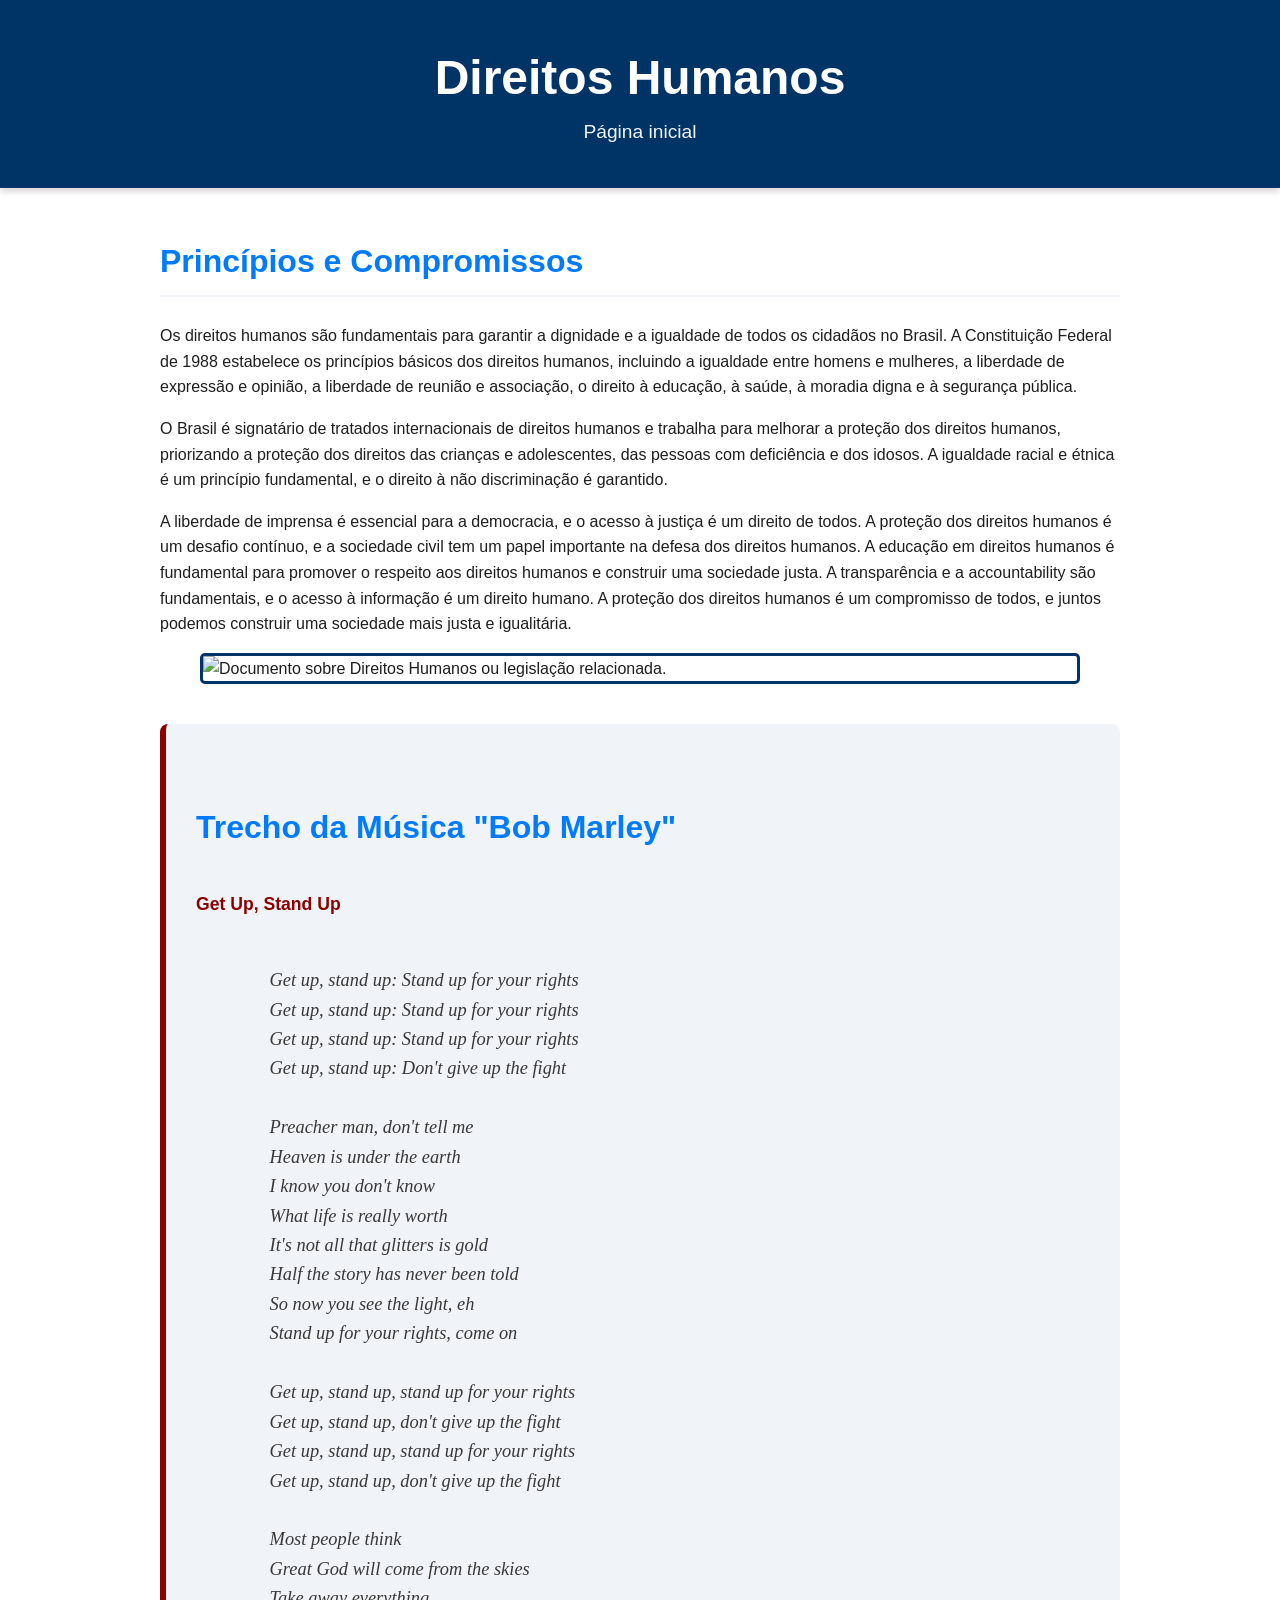
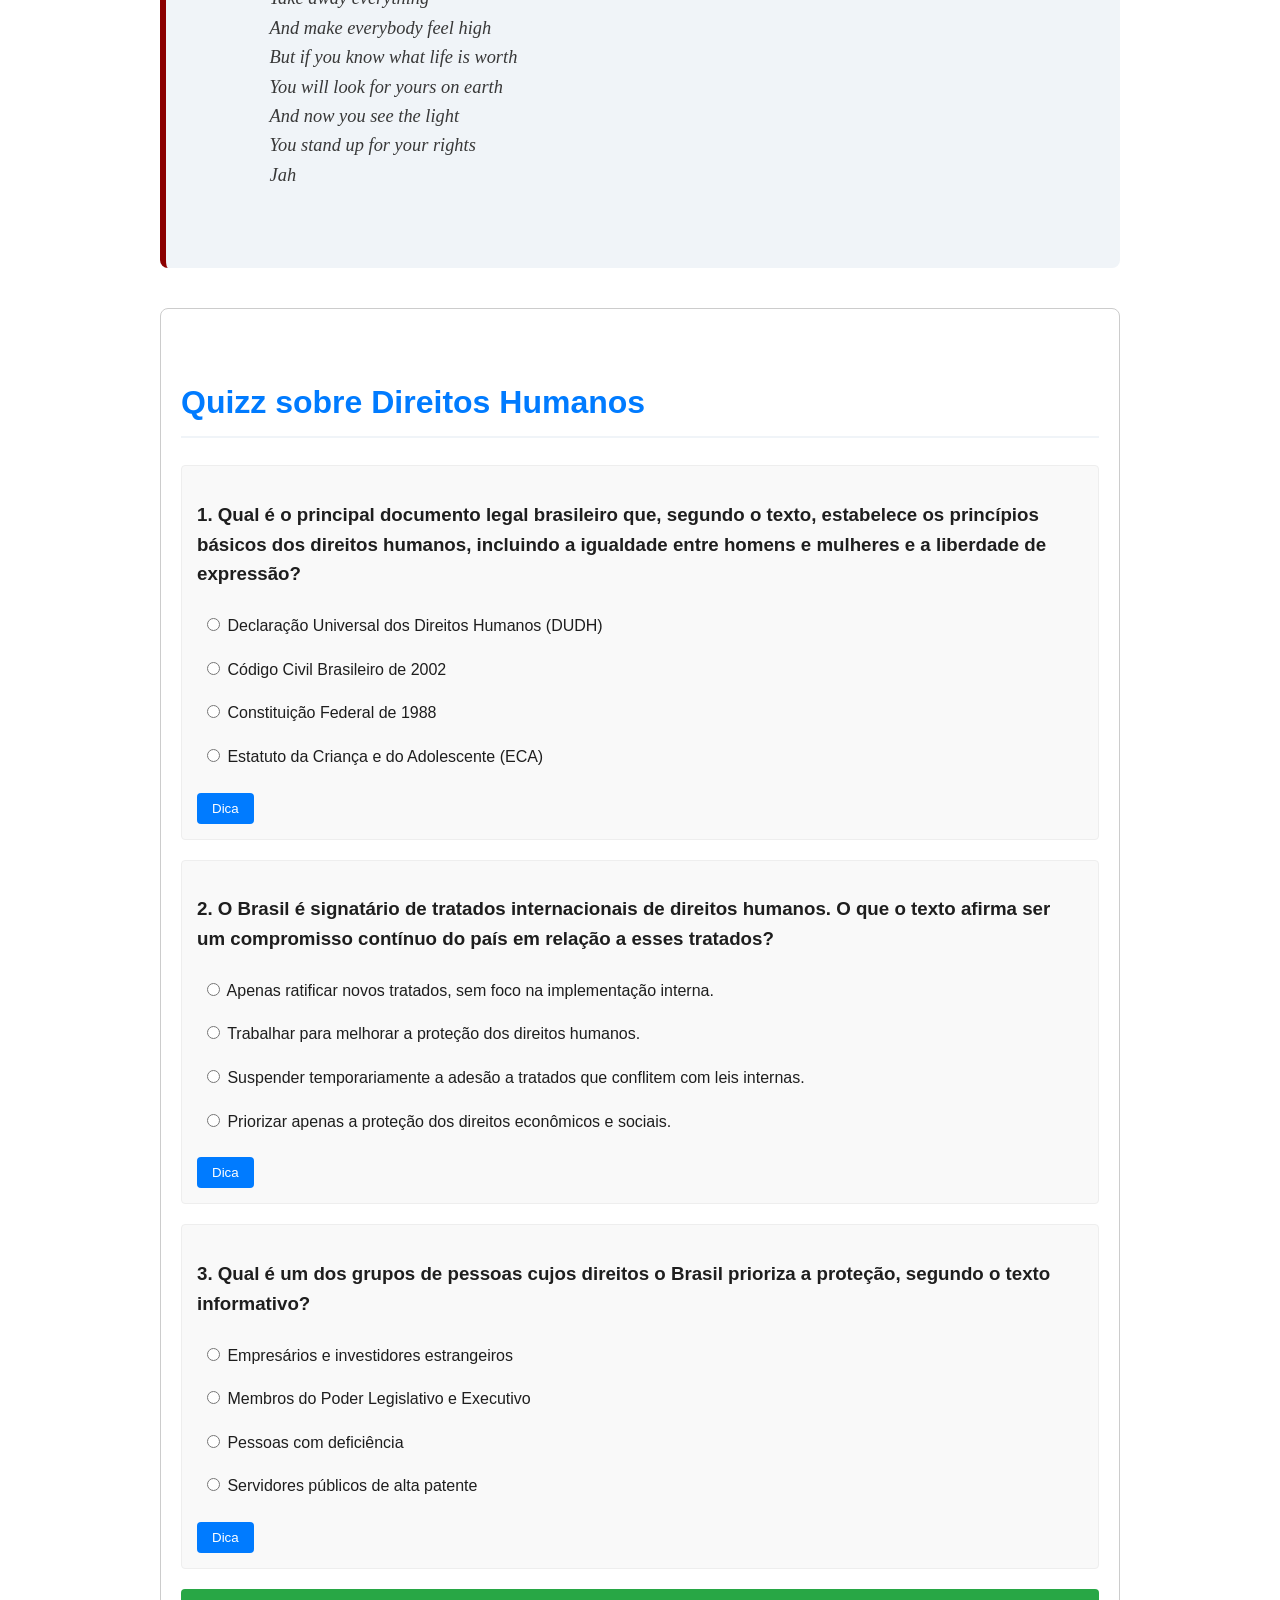
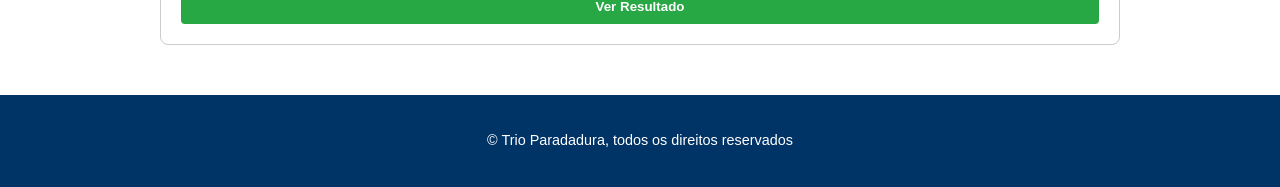
==== direitos.html @ a87573b3 "Add files via upload" ====
<!DOCTYPE html>
<html lang="pt-br">
<head>
    <meta charset="UTF-8">
    <meta name="viewport" content="width=device-width, initial-scale=1.0">
    <title>Direitos Humanos - Detalhes e Cultura</title>
    <link rel="stylesheet" href="direitos.css"> 
</head>
<body>
    
    <header>
        <h1>Direitos Humanos</h1>
        <a href="index.html">Página inicial</a> 
    </header>
    
    <main>
        <section class="conteudo-informativo">
            <h2>Princípios e Compromissos</h2>
            <p>Os direitos humanos são fundamentais para garantir a dignidade e a igualdade de todos os cidadãos no Brasil. A Constituição Federal de 1988 estabelece os princípios básicos dos direitos humanos, incluindo a igualdade entre homens e mulheres, a liberdade de expressão e opinião, a liberdade de reunião e associação, o direito à educação, à saúde, à moradia digna e à segurança pública.</p>
            
            <p>O Brasil é signatário de tratados internacionais de direitos humanos e trabalha para melhorar a proteção dos direitos humanos, priorizando a proteção dos direitos das crianças e adolescentes, das pessoas com deficiência e dos idosos. A igualdade racial e étnica é um princípio fundamental, e o direito à não discriminação é garantido.</p>

            <p>A liberdade de imprensa é essencial para a democracia, e o acesso à justiça é um direito de todos. A proteção dos direitos humanos é um desafio contínuo, e a sociedade civil tem um papel importante na defesa dos direitos humanos. A educação em direitos humanos é fundamental para promover o respeito aos direitos humanos e construir uma sociedade justa. A transparência e a accountability são fundamentais, e o acesso à informação é um direito humano. A proteção dos direitos humanos é um compromisso de todos, e juntos podemos construir uma sociedade mais justa e igualitária.</p>
        </section>

        <section class="ilustracao-relacionada">
            <figure>
                <img src="https://online.pubhtml5.com/dvar/sqjj/files/large/1.jpg" alt="Documento sobre Direitos Humanos ou legislação relacionada.">
            </figure>
        </section>
        

        

        <section class="trecho-cultural">
            <h2>Trecho da Música "Bob Marley"</h2>
            <p class="artista">Get Up, Stand Up</p>
            <p class="letra">
                Get up, stand up: Stand up for your rights
                Get up, stand up: Stand up for your rights
                Get up, stand up: Stand up for your rights
                Get up, stand up: Don't give up the fight
                
                Preacher man, don't tell me
                Heaven is under the earth
                I know you don't know
                What life is really worth
                It's not all that glitters is gold
                Half the story has never been told
                So now you see the light, eh
                Stand up for your rights, come on
                
                Get up, stand up, stand up for your rights
                Get up, stand up, don't give up the fight
                Get up, stand up, stand up for your rights
                Get up, stand up, don't give up the fight
                
                Most people think
                Great God will come from the skies
                Take away everything
                And make everybody feel high
                But if you know what life is worth
                You will look for yours on earth
                And now you see the light
                You stand up for your rights
                Jah
            </p>
        </section>
        
        <section class="quiz-container">
            <h2>Quizz sobre Direitos Humanos</h2>
            <div id="quiz-area">
            </div>
            <button id="submit-quiz" onclick="submitQuiz()" style="display: none;">Ver Resultado</button>
            <div id="quiz-result"></div>
        </section>

    </main>

    <footer>
        <p>&copy; Trio Paradadura, todos os direitos reservados </p>
    </footer>
    <script>
        const quizData = {
            "questions": [
                {
                    "questionNumber": 1,
                    "question": "Qual é o principal documento legal brasileiro que, segundo o texto, estabelece os princípios básicos dos direitos humanos, incluindo a igualdade entre homens e mulheres e a liberdade de expressão?",
                    "answerOptions": [
                        { "text": "Declaração Universal dos Direitos Humanos (DUDH)", "isCorrect": false, "rationale": "Embora seja o marco global, o texto se refere especificamente ao documento nacional que estabelece esses princípios no Brasil." },
                        { "text": "Código Civil Brasileiro de 2002", "isCorrect": false, "rationale": "Este documento trata do direito privado e das relações civis, não sendo a fonte primária dos direitos humanos fundamentais." },
                        { "text": "Constituição Federal de 1988", "isCorrect": true, "rationale": "A Constituição Federal de 1988, também conhecida como Constituição Cidadã, é a lei suprema que garante os direitos fundamentais no Brasil." },
                        { "text": "Estatuto da Criança e do Adolescente (ECA)", "isCorrect": false, "rationale": "O ECA é um documento específico para os direitos de crianças e adolescentes, mas não a fonte de todos os direitos humanos básicos." }
                    ],
                    "hint": "Pense no documento que rege todas as leis e a estrutura do Estado brasileiro."
                },
                {
                    "questionNumber": 2,
                    "question": "O Brasil é signatário de tratados internacionais de direitos humanos. O que o texto afirma ser um compromisso contínuo do país em relação a esses tratados?",
                    "answerOptions": [
                        { "text": "Apenas ratificar novos tratados, sem foco na implementação interna.", "isCorrect": false, "rationale": "A ratificação é importante, mas o compromisso real exige trabalho para melhorar a proteção dos direitos dentro do país." },
                        { "text": "Trabalhar para melhorar a proteção dos direitos humanos.", "isCorrect": true, "rationale": "O texto afirma explicitamente que o Brasil trabalha para melhorar a proteção dos direitos humanos, o que reflete seu compromisso internacional." },
                        { "text": "Suspender temporariamente a adesão a tratados que conflitem com leis internas.", "isCorrect": false, "rationale": "A suspensão de tratados não está mencionada e seria contrária ao compromisso de proteção e melhoria." },
                        { "text": "Priorizar apenas a proteção dos direitos econômicos e sociais.", "isCorrect": false, "rationale": "O texto não limita a priorização, mas sim menciona grupos vulneráveis específicos, como crianças e idosos." }
                    ],
                    "hint": "Busque a palavra-chave 'trabalha' ou 'melhorar' no trecho sobre tratados internacionais."
                },
                {
                    "questionNumber": 3,
                    "question": "Qual é um dos grupos de pessoas cujos direitos o Brasil prioriza a proteção, segundo o texto informativo?",
                    "answerOptions": [
                        { "text": "Empresários e investidores estrangeiros", "isCorrect": false, "rationale": "Estes grupos não são mencionados no contexto de proteção prioritária de direitos humanos na passagem." },
                        { "text": "Membros do Poder Legislativo e Executivo", "isCorrect": false, "rationale": "O foco da prioridade são os grupos historicamente vulneráveis e não as autoridades estatais." },
                        { "text": "Pessoas com deficiência", "isCorrect": true, "rationale": "O texto menciona 'proteção dos direitos das crianças e adolescentes, das pessoas com deficiência e dos idosos' como uma prioridade." },
                        { "text": "Servidores públicos de alta patente", "isCorrect": false, "rationale": "Este grupo não faz parte dos grupos vulneráveis que recebem prioridade de proteção, de acordo com o texto." }
                    ],
                    "hint": "O texto lista três grupos específicos que recebem atenção prioritária do Brasil."
                }
            ]
        };

        const quizArea = document.getElementById('quiz-area');
        const submitButton = document.getElementById('submit-quiz');
        const resultArea = document.getElementById('quiz-result');

        function buildQuiz() {
            quizData.questions.forEach((q, index) => {
                const questionElement = document.createElement('div');
                questionElement.classList.add('question');
                questionElement.innerHTML = `<h3>${q.questionNumber}. ${q.question}</h3>`;

                const optionsElement = document.createElement('div');
                optionsElement.classList.add('options');

                q.answerOptions.forEach((option, optionIndex) => {
                    const optionLabel = document.createElement('label');
                    optionLabel.innerHTML = `
                        <input type="radio" name="question${q.questionNumber}" value="${optionIndex}">
                        ${option.text}
                    `;
                    optionsElement.appendChild(optionLabel);
                });

                const hintButton = document.createElement('button');
                hintButton.textContent = 'Dica';
                hintButton.classList.add('hint-button');
                hintButton.onclick = () => alert(`Dica: ${q.hint}`);

                questionElement.appendChild(optionsElement);
                questionElement.appendChild(hintButton);
                quizArea.appendChild(questionElement);
            });

            submitButton.style.display = 'block';
        }

        function submitQuiz() {
            let score = 0;
            let resultsHTML = '<h2>Seu Resultado</h2>';

            quizData.questions.forEach((q, index) => {
                const questionName = `question${q.questionNumber}`;
                const selectedOption = document.querySelector(`input[name="${questionName}"]:checked`);

                let isCorrect = false;
                let rationaleText = '';

                if (selectedOption) {
                    const selectedIndex = parseInt(selectedOption.value);
                    const correctAnswerIndex = q.answerOptions.findIndex(opt => opt.isCorrect);

                    isCorrect = selectedIndex === correctAnswerIndex;
                    rationaleText = q.answerOptions[selectedIndex].rationale;

                    if (isCorrect) {
                        score++;
                    }
                } else {
                    const correctAnswer = q.answerOptions.find(opt => opt.isCorrect);
                    rationaleText = `Você não respondeu. A resposta correta era: ${correctAnswer.text}.`;
                }

                resultsHTML += `
                    <div class="result-item" style="border: 1px solid ${isCorrect ? 'green' : 'red'}; margin-bottom: 15px; padding: 10px;">
                        <h4>${q.questionNumber}. ${q.question}</h4>
                        <p style="color: ${isCorrect ? 'green' : 'red'};">
                            ${isCorrect ? '✅ Correto!' : '❌ Incorreto!'}
                        </p>
                        <p><strong>Explicação:</strong> ${rationaleText}</p>
                    </div>
                `;
            });

            const totalQuestions = quizData.questions.length;
            const finalScore = `<h3>Você acertou ${score} de ${totalQuestions} perguntas! (${((score / totalQuestions) * 100).toFixed(0)}%)</h3>`;

            resultArea.innerHTML = finalScore + resultsHTML;

            submitButton.disabled = true;
        }

        document.addEventListener('DOMContentLoaded', buildQuiz);
    </script>
</body>

</html>
---- direitos.css ----
:root {
    --cor-principal: #003366;
    --cor-secundaria: #007BFF;
    --cor-texto-base: #1E1E1E;
    --cor-fundo-clara: #FFFFFF;
    --cor-acento-forte: #8B0000;
    --cor-suave: #F0F4F8;
}

body {
    background-color: var(--cor-fundo-clara);
    font-family: 'Open Sans', 'Arial', sans-serif;
    color: var(--cor-texto-base);
    line-height: 1.6;
    margin: 0;
    padding: 0;
    -webkit-font-smoothing: antialiased;
    -moz-osx-font-smoothing: grayscale;
}

main {
    max-width: 960px;
    margin: 40px auto;
    padding: 0 24px;
}

header {
    background-color: var(--cor-principal);
    color: white;
    padding: 40px 20px;
    text-align: center;
    box-shadow: 0 4px 6px rgba(0, 0, 0, 0.15);
}
a {
    color: var(--cor-suave);
    text-decoration: none;
    font-size: 1.2em;
}

header h1 {
    margin: 0;
    font-size: clamp(2em, 5vw, 3em);
    font-weight: 700;
}

h2 {
    color: var(--cor-secundaria);
    border-bottom: 2px solid var(--cor-suave);
    padding-bottom: 8px;
    margin-top: 48px;
    font-size: clamp(1.5em, 4vw, 2em);
    font-weight: 600;
}


.ilustracao-relacionada img {
    max-width: 100%;
    height: auto;
    border-radius: 5px;
    border: 3px solid var(--cor-principal);
    display: block;
    margin: 0 auto;
}

.trecho-cultural {
    background-color: var(--cor-suave);
    padding: 30px;
    border-radius: 8px;
    border-left: 6px solid var(--cor-acento-forte);
    margin: 40px 0;
}

.trecho-cultural .artista {
    font-weight: 700;
    color: var(--cor-acento-forte);
    margin-bottom: 15px;
    display: block;
    font-size: 1.1em;
}

.trecho-cultural .letra {
    white-space: pre-wrap;
    font-family: 'Georgia', serif;
    font-style: italic;
    font-size: 1.15em;
    color: #383838;
}

footer {
    background-color: var(--cor-principal);
    color: white;
    text-align: center;
    padding: 20px 0;
    font-size: 0.9em;
    margin-top: 50px;
}

.quiz-container {
    padding: 20px;
    margin-top: 20px;
    border: 1px solid #ccc;
    border-radius: 8px;
}

.question {
    margin-bottom: 20px;
    padding: 15px;
    border: 1px solid #eee;
    border-radius: 4px;
    background-color: #f9f9f9;
}

.options label {
    display: block;
    margin-bottom: 8px;
    cursor: pointer;
    padding: 5px;
    border-radius: 3px;
}

.options label:hover {
    background-color: #e6e6e6;
}

.hint-button {
    padding: 8px 15px;
    background-color: var(--cor-secundaria); 
    color: white;
    border: none;
    border-radius: 4px;
    cursor: pointer;
    margin-top: 10px;
    display: inline-block;
}

#submit-quiz {
    width: 100%;
    margin-top: 20px;
    background-color: #28a745; 
    font-weight: bold;
    padding: 10px 15px;
    border: none;
    border-radius: 4px;
    color: white;
    cursor: pointer;
}

.result-item {
    margin-top: 10px;
    padding: 10px;
    border: 1px solid;
}
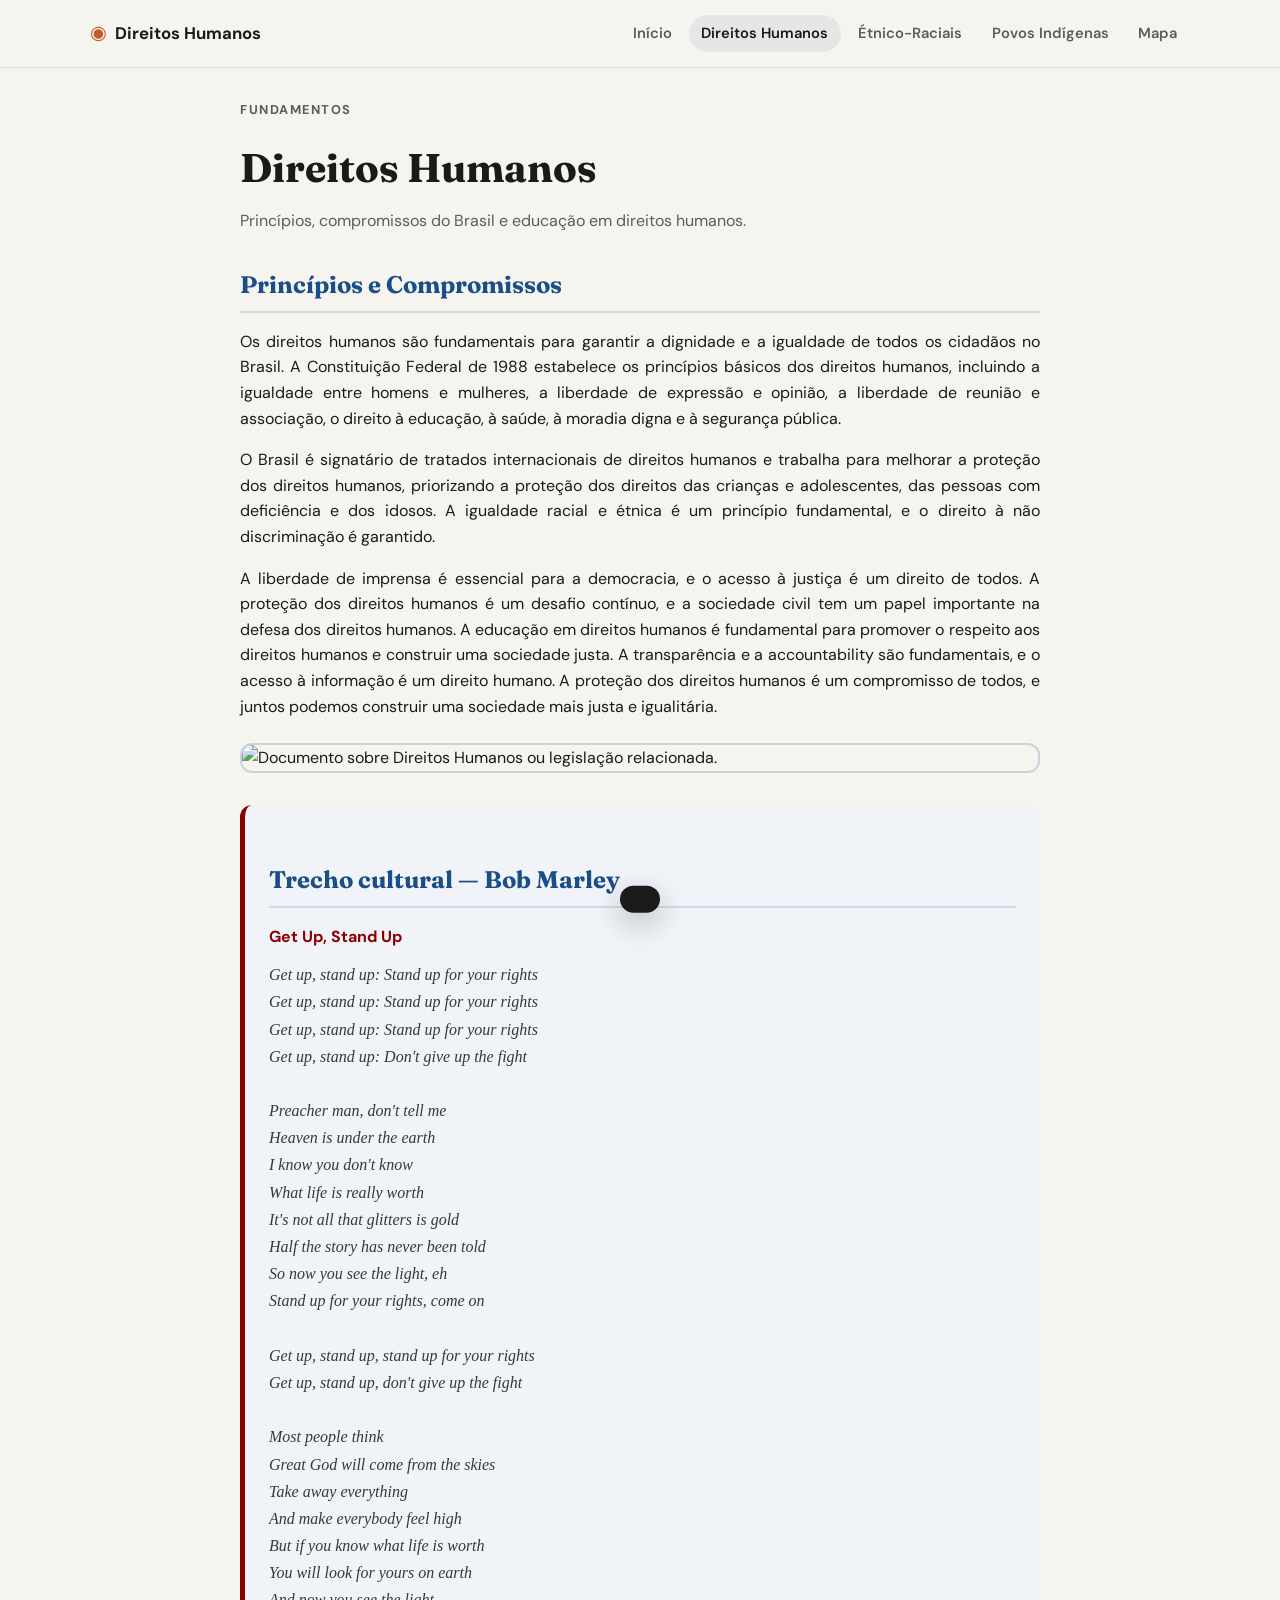
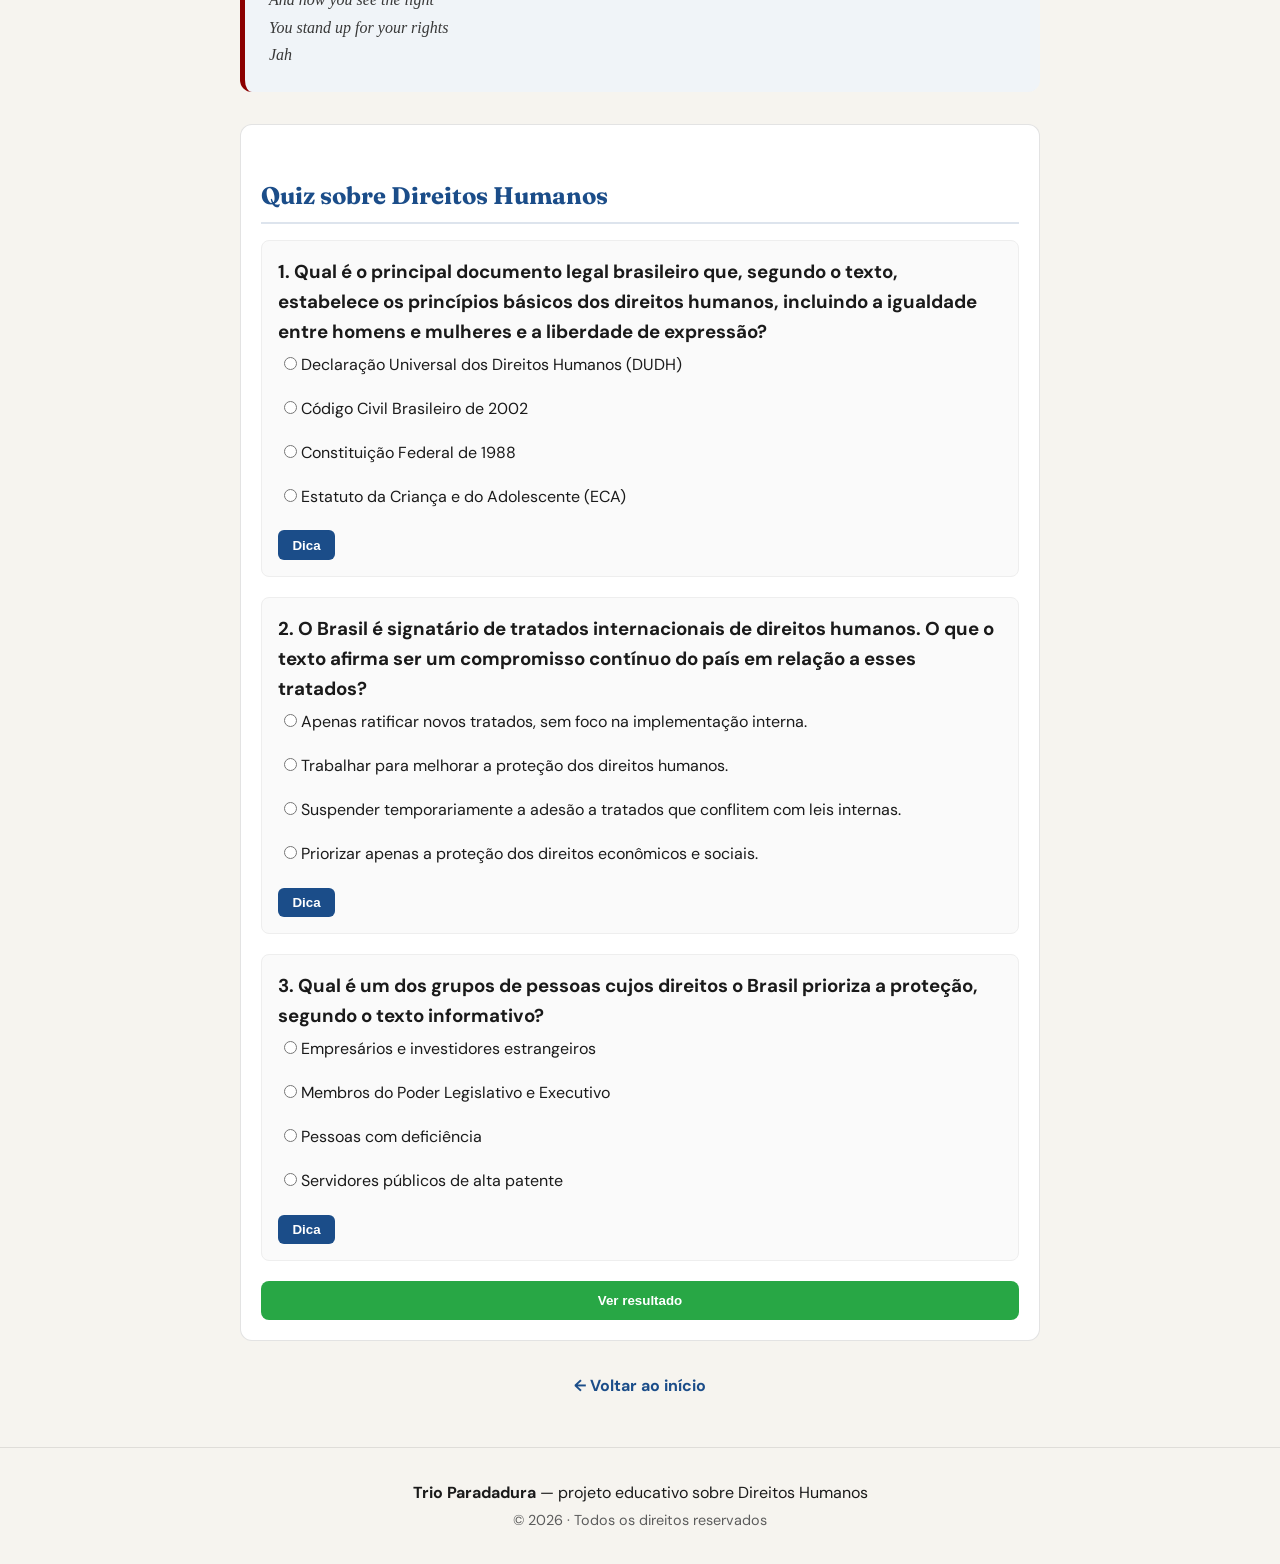
==== commit a245b342: "feat: nav unificada e toast no quiz de direitos.html" ====
--- a/direitos.html
+++ b/direitos.html
@@ -1,206 +1,228 @@
-<!DOCTYPE html>
-<html lang="pt-br">
-<head>
-    <meta charset="UTF-8">
-    <meta name="viewport" content="width=device-width, initial-scale=1.0">
-    <title>Direitos Humanos - Detalhes e Cultura</title>
-    <link rel="stylesheet" href="direitos.css"> 
-</head>
-<body>
-    
-    <header>
-        <h1>Direitos Humanos</h1>
-        <a href="index.html">Página inicial</a> 
-    </header>
-    
-    <main>
-        <section class="conteudo-informativo">
-            <h2>Princípios e Compromissos</h2>
-            <p>Os direitos humanos são fundamentais para garantir a dignidade e a igualdade de todos os cidadãos no Brasil. A Constituição Federal de 1988 estabelece os princípios básicos dos direitos humanos, incluindo a igualdade entre homens e mulheres, a liberdade de expressão e opinião, a liberdade de reunião e associação, o direito à educação, à saúde, à moradia digna e à segurança pública.</p>
-            
-            <p>O Brasil é signatário de tratados internacionais de direitos humanos e trabalha para melhorar a proteção dos direitos humanos, priorizando a proteção dos direitos das crianças e adolescentes, das pessoas com deficiência e dos idosos. A igualdade racial e étnica é um princípio fundamental, e o direito à não discriminação é garantido.</p>
-
-            <p>A liberdade de imprensa é essencial para a democracia, e o acesso à justiça é um direito de todos. A proteção dos direitos humanos é um desafio contínuo, e a sociedade civil tem um papel importante na defesa dos direitos humanos. A educação em direitos humanos é fundamental para promover o respeito aos direitos humanos e construir uma sociedade justa. A transparência e a accountability são fundamentais, e o acesso à informação é um direito humano. A proteção dos direitos humanos é um compromisso de todos, e juntos podemos construir uma sociedade mais justa e igualitária.</p>
-        </section>
-
-        <section class="ilustracao-relacionada">
-            <figure>
-                <img src="https://online.pubhtml5.com/dvar/sqjj/files/large/1.jpg" alt="Documento sobre Direitos Humanos ou legislação relacionada.">
-            </figure>
-        </section>
-        
-
-        
-
-        <section class="trecho-cultural">
-            <h2>Trecho da Música "Bob Marley"</h2>
-            <p class="artista">Get Up, Stand Up</p>
-            <p class="letra">
-                Get up, stand up: Stand up for your rights
-                Get up, stand up: Stand up for your rights
-                Get up, stand up: Stand up for your rights
-                Get up, stand up: Don't give up the fight
-                
-                Preacher man, don't tell me
-                Heaven is under the earth
-                I know you don't know
-                What life is really worth
-                It's not all that glitters is gold
-                Half the story has never been told
-                So now you see the light, eh
-                Stand up for your rights, come on
-                
-                Get up, stand up, stand up for your rights
-                Get up, stand up, don't give up the fight
-                Get up, stand up, stand up for your rights
-                Get up, stand up, don't give up the fight
-                
-                Most people think
-                Great God will come from the skies
-                Take away everything
-                And make everybody feel high
-                But if you know what life is worth
-                You will look for yours on earth
-                And now you see the light
-                You stand up for your rights
-                Jah
-            </p>
-        </section>
-        
-        <section class="quiz-container">
-            <h2>Quizz sobre Direitos Humanos</h2>
-            <div id="quiz-area">
-            </div>
-            <button id="submit-quiz" onclick="submitQuiz()" style="display: none;">Ver Resultado</button>
-            <div id="quiz-result"></div>
-        </section>
-
-    </main>
-
-    <footer>
-        <p>&copy; Trio Paradadura, todos os direitos reservados </p>
-    </footer>
-    <script>
-        const quizData = {
-            "questions": [
-                {
-                    "questionNumber": 1,
-                    "question": "Qual é o principal documento legal brasileiro que, segundo o texto, estabelece os princípios básicos dos direitos humanos, incluindo a igualdade entre homens e mulheres e a liberdade de expressão?",
-                    "answerOptions": [
-                        { "text": "Declaração Universal dos Direitos Humanos (DUDH)", "isCorrect": false, "rationale": "Embora seja o marco global, o texto se refere especificamente ao documento nacional que estabelece esses princípios no Brasil." },
-                        { "text": "Código Civil Brasileiro de 2002", "isCorrect": false, "rationale": "Este documento trata do direito privado e das relações civis, não sendo a fonte primária dos direitos humanos fundamentais." },
-                        { "text": "Constituição Federal de 1988", "isCorrect": true, "rationale": "A Constituição Federal de 1988, também conhecida como Constituição Cidadã, é a lei suprema que garante os direitos fundamentais no Brasil." },
-                        { "text": "Estatuto da Criança e do Adolescente (ECA)", "isCorrect": false, "rationale": "O ECA é um documento específico para os direitos de crianças e adolescentes, mas não a fonte de todos os direitos humanos básicos." }
-                    ],
-                    "hint": "Pense no documento que rege todas as leis e a estrutura do Estado brasileiro."
-                },
-                {
-                    "questionNumber": 2,
-                    "question": "O Brasil é signatário de tratados internacionais de direitos humanos. O que o texto afirma ser um compromisso contínuo do país em relação a esses tratados?",
-                    "answerOptions": [
-                        { "text": "Apenas ratificar novos tratados, sem foco na implementação interna.", "isCorrect": false, "rationale": "A ratificação é importante, mas o compromisso real exige trabalho para melhorar a proteção dos direitos dentro do país." },
-                        { "text": "Trabalhar para melhorar a proteção dos direitos humanos.", "isCorrect": true, "rationale": "O texto afirma explicitamente que o Brasil trabalha para melhorar a proteção dos direitos humanos, o que reflete seu compromisso internacional." },
-                        { "text": "Suspender temporariamente a adesão a tratados que conflitem com leis internas.", "isCorrect": false, "rationale": "A suspensão de tratados não está mencionada e seria contrária ao compromisso de proteção e melhoria." },
-                        { "text": "Priorizar apenas a proteção dos direitos econômicos e sociais.", "isCorrect": false, "rationale": "O texto não limita a priorização, mas sim menciona grupos vulneráveis específicos, como crianças e idosos." }
-                    ],
-                    "hint": "Busque a palavra-chave 'trabalha' ou 'melhorar' no trecho sobre tratados internacionais."
-                },
-                {
-                    "questionNumber": 3,
-                    "question": "Qual é um dos grupos de pessoas cujos direitos o Brasil prioriza a proteção, segundo o texto informativo?",
-                    "answerOptions": [
-                        { "text": "Empresários e investidores estrangeiros", "isCorrect": false, "rationale": "Estes grupos não são mencionados no contexto de proteção prioritária de direitos humanos na passagem." },
-                        { "text": "Membros do Poder Legislativo e Executivo", "isCorrect": false, "rationale": "O foco da prioridade são os grupos historicamente vulneráveis e não as autoridades estatais." },
-                        { "text": "Pessoas com deficiência", "isCorrect": true, "rationale": "O texto menciona 'proteção dos direitos das crianças e adolescentes, das pessoas com deficiência e dos idosos' como uma prioridade." },
-                        { "text": "Servidores públicos de alta patente", "isCorrect": false, "rationale": "Este grupo não faz parte dos grupos vulneráveis que recebem prioridade de proteção, de acordo com o texto." }
-                    ],
-                    "hint": "O texto lista três grupos específicos que recebem atenção prioritária do Brasil."
-                }
-            ]
-        };
-
-        const quizArea = document.getElementById('quiz-area');
-        const submitButton = document.getElementById('submit-quiz');
-        const resultArea = document.getElementById('quiz-result');
-
-        function buildQuiz() {
-            quizData.questions.forEach((q, index) => {
-                const questionElement = document.createElement('div');
-                questionElement.classList.add('question');
-                questionElement.innerHTML = `<h3>${q.questionNumber}. ${q.question}</h3>`;
-
-                const optionsElement = document.createElement('div');
-                optionsElement.classList.add('options');
-
-                q.answerOptions.forEach((option, optionIndex) => {
-                    const optionLabel = document.createElement('label');
-                    optionLabel.innerHTML = `
-                        <input type="radio" name="question${q.questionNumber}" value="${optionIndex}">
-                        ${option.text}
-                    `;
-                    optionsElement.appendChild(optionLabel);
-                });
-
-                const hintButton = document.createElement('button');
-                hintButton.textContent = 'Dica';
-                hintButton.classList.add('hint-button');
-                hintButton.onclick = () => alert(`Dica: ${q.hint}`);
-
-                questionElement.appendChild(optionsElement);
-                questionElement.appendChild(hintButton);
-                quizArea.appendChild(questionElement);
-            });
-
-            submitButton.style.display = 'block';
-        }
-
-        function submitQuiz() {
-            let score = 0;
-            let resultsHTML = '<h2>Seu Resultado</h2>';
-
-            quizData.questions.forEach((q, index) => {
-                const questionName = `question${q.questionNumber}`;
-                const selectedOption = document.querySelector(`input[name="${questionName}"]:checked`);
-
-                let isCorrect = false;
-                let rationaleText = '';
-
-                if (selectedOption) {
-                    const selectedIndex = parseInt(selectedOption.value);
-                    const correctAnswerIndex = q.answerOptions.findIndex(opt => opt.isCorrect);
-
-                    isCorrect = selectedIndex === correctAnswerIndex;
-                    rationaleText = q.answerOptions[selectedIndex].rationale;
-
-                    if (isCorrect) {
-                        score++;
-                    }
-                } else {
-                    const correctAnswer = q.answerOptions.find(opt => opt.isCorrect);
-                    rationaleText = `Você não respondeu. A resposta correta era: ${correctAnswer.text}.`;
-                }
-
-                resultsHTML += `
-                    <div class="result-item" style="border: 1px solid ${isCorrect ? 'green' : 'red'}; margin-bottom: 15px; padding: 10px;">
-                        <h4>${q.questionNumber}. ${q.question}</h4>
-                        <p style="color: ${isCorrect ? 'green' : 'red'};">
-                            ${isCorrect ? '✅ Correto!' : '❌ Incorreto!'}
-                        </p>
-                        <p><strong>Explicação:</strong> ${rationaleText}</p>
-                    </div>
-                `;
-            });
-
-            const totalQuestions = quizData.questions.length;
-            const finalScore = `<h3>Você acertou ${score} de ${totalQuestions} perguntas! (${((score / totalQuestions) * 100).toFixed(0)}%)</h3>`;
-
-            resultArea.innerHTML = finalScore + resultsHTML;
-
-            submitButton.disabled = true;
-        }
-
-        document.addEventListener('DOMContentLoaded', buildQuiz);
-    </script>
-</body>
-
-</html>
+<!DOCTYPE html>
+<html lang="pt-BR">
+<head>
+  <meta charset="UTF-8">
+  <meta name="viewport" content="width=device-width, initial-scale=1.0">
+  <title>Direitos Humanos | Trio Paradadura</title>
+  <link rel="preconnect" href="https://fonts.googleapis.com">
+  <link rel="preconnect" href="https://fonts.gstatic.com" crossorigin>
+  <link href="https://fonts.googleapis.com/css2?family=DM+Sans:wght@400;500;600;700&family=Fraunces:opsz,wght@9..144,600;9..144,700&display=swap" rel="stylesheet">
+  <link rel="stylesheet" href="index.css">
+  <link rel="stylesheet" href="direitos.css">
+</head>
+<body>
+  <header class="site-header">
+    <div class="container header-inner">
+      <a href="index.html" class="brand">
+        <span class="brand-mark">◉</span>
+        <span>Direitos Humanos</span>
+      </a>
+      <nav class="nav" id="nav" aria-label="Principal">
+        <a href="index.html" class="nav-link">Início</a>
+        <a href="direitos.html" class="nav-link is-active">Direitos Humanos</a>
+        <a href="raciais.html" class="nav-link">Étnico-Raciais</a>
+        <a href="indio.html" class="nav-link">Povos Indígenas</a>
+        <a href="mapa.html" class="nav-link">Mapa</a>
+      </nav>
+      <button class="menu-btn" id="menu-btn" aria-label="Abrir menu" type="button">
+        <span></span><span></span><span></span>
+      </button>
+    </div>
+  </header>
+
+  <main class="page-main">
+    <div class="container content">
+      <header class="page-hero">
+        <p class="eyebrow">Fundamentos</p>
+        <h1>Direitos Humanos</h1>
+        <p>Princípios, compromissos do Brasil e educação em direitos humanos.</p>
+      </header>
+
+      <section class="conteudo-informativo">
+        <h2>Princípios e Compromissos</h2>
+        <p>Os direitos humanos são fundamentais para garantir a dignidade e a igualdade de todos os cidadãos no Brasil. A Constituição Federal de 1988 estabelece os princípios básicos dos direitos humanos, incluindo a igualdade entre homens e mulheres, a liberdade de expressão e opinião, a liberdade de reunião e associação, o direito à educação, à saúde, à moradia digna e à segurança pública.</p>
+        <p>O Brasil é signatário de tratados internacionais de direitos humanos e trabalha para melhorar a proteção dos direitos humanos, priorizando a proteção dos direitos das crianças e adolescentes, das pessoas com deficiência e dos idosos. A igualdade racial e étnica é um princípio fundamental, e o direito à não discriminação é garantido.</p>
+        <p>A liberdade de imprensa é essencial para a democracia, e o acesso à justiça é um direito de todos. A proteção dos direitos humanos é um desafio contínuo, e a sociedade civil tem um papel importante na defesa dos direitos humanos. A educação em direitos humanos é fundamental para promover o respeito aos direitos humanos e construir uma sociedade justa. A transparência e a accountability são fundamentais, e o acesso à informação é um direito humano. A proteção dos direitos humanos é um compromisso de todos, e juntos podemos construir uma sociedade mais justa e igualitária.</p>
+      </section>
+
+      <section class="ilustracao-relacionada">
+        <figure>
+          <img src="https://online.pubhtml5.com/dvar/sqjj/files/large/1.jpg" alt="Documento sobre Direitos Humanos ou legislação relacionada." loading="lazy">
+        </figure>
+      </section>
+
+      <section class="trecho-cultural">
+        <h2>Trecho cultural — Bob Marley</h2>
+        <p class="artista">Get Up, Stand Up</p>
+        <p class="letra">Get up, stand up: Stand up for your rights
+Get up, stand up: Stand up for your rights
+Get up, stand up: Stand up for your rights
+Get up, stand up: Don't give up the fight
+
+Preacher man, don't tell me
+Heaven is under the earth
+I know you don't know
+What life is really worth
+It's not all that glitters is gold
+Half the story has never been told
+So now you see the light, eh
+Stand up for your rights, come on
+
+Get up, stand up, stand up for your rights
+Get up, stand up, don't give up the fight
+
+Most people think
+Great God will come from the skies
+Take away everything
+And make everybody feel high
+But if you know what life is worth
+You will look for yours on earth
+And now you see the light
+You stand up for your rights
+Jah</p>
+      </section>
+
+      <section class="quiz-container">
+        <h2>Quiz sobre Direitos Humanos</h2>
+        <div id="quiz-area"></div>
+        <button id="submit-quiz" type="button" style="display:none">Ver resultado</button>
+        <div id="quiz-result"></div>
+      </section>
+
+      <p class="back-wrap"><a class="back-link" href="index.html">← Voltar ao início</a></p>
+    </div>
+  </main>
+
+  <footer class="site-footer">
+    <div class="container">
+      <p><strong>Trio Paradadura</strong> — projeto educativo sobre Direitos Humanos</p>
+      <p class="muted">© 2026 · Todos os direitos reservados</p>
+    </div>
+  </footer>
+
+  <div class="toast" id="toast" role="status"></div>
+
+  <script>
+    const quizData = {
+      questions: [
+        {
+          questionNumber: 1,
+          question: "Qual é o principal documento legal brasileiro que, segundo o texto, estabelece os princípios básicos dos direitos humanos, incluindo a igualdade entre homens e mulheres e a liberdade de expressão?",
+          answerOptions: [
+            { text: "Declaração Universal dos Direitos Humanos (DUDH)", isCorrect: false, rationale: "Embora seja o marco global, o texto se refere especificamente ao documento nacional que estabelece esses princípios no Brasil." },
+            { text: "Código Civil Brasileiro de 2002", isCorrect: false, rationale: "Este documento trata do direito privado e das relações civis, não sendo a fonte primária dos direitos humanos fundamentais." },
+            { text: "Constituição Federal de 1988", isCorrect: true, rationale: "A Constituição Federal de 1988, também conhecida como Constituição Cidadã, é a lei suprema que garante os direitos fundamentais no Brasil." },
+            { text: "Estatuto da Criança e do Adolescente (ECA)", isCorrect: false, rationale: "O ECA é um documento específico para os direitos de crianças e adolescentes, mas não a fonte de todos os direitos humanos básicos." }
+          ],
+          hint: "Pense no documento que rege todas as leis e a estrutura do Estado brasileiro."
+        },
+        {
+          questionNumber: 2,
+          question: "O Brasil é signatário de tratados internacionais de direitos humanos. O que o texto afirma ser um compromisso contínuo do país em relação a esses tratados?",
+          answerOptions: [
+            { text: "Apenas ratificar novos tratados, sem foco na implementação interna.", isCorrect: false, rationale: "A ratificação é importante, mas o compromisso real exige trabalho para melhorar a proteção dos direitos dentro do país." },
+            { text: "Trabalhar para melhorar a proteção dos direitos humanos.", isCorrect: true, rationale: "O texto afirma explicitamente que o Brasil trabalha para melhorar a proteção dos direitos humanos, o que reflete seu compromisso internacional." },
+            { text: "Suspender temporariamente a adesão a tratados que conflitem com leis internas.", isCorrect: false, rationale: "A suspensão de tratados não está mencionada e seria contrária ao compromisso de proteção e melhoria." },
+            { text: "Priorizar apenas a proteção dos direitos econômicos e sociais.", isCorrect: false, rationale: "O texto não limita a priorização, mas sim menciona grupos vulneráveis específicos, como crianças e idosos." }
+          ],
+          hint: "Busque a palavra-chave 'trabalha' ou 'melhorar' no trecho sobre tratados internacionais."
+        },
+        {
+          questionNumber: 3,
+          question: "Qual é um dos grupos de pessoas cujos direitos o Brasil prioriza a proteção, segundo o texto informativo?",
+          answerOptions: [
+            { text: "Empresários e investidores estrangeiros", isCorrect: false, rationale: "Estes grupos não são mencionados no contexto de proteção prioritária de direitos humanos na passagem." },
+            { text: "Membros do Poder Legislativo e Executivo", isCorrect: false, rationale: "O foco da prioridade são os grupos historicamente vulneráveis e não as autoridades estatais." },
+            { text: "Pessoas com deficiência", isCorrect: true, rationale: "O texto menciona proteção dos direitos das crianças e adolescentes, das pessoas com deficiência e dos idosos como uma prioridade." },
+            { text: "Servidores públicos de alta patente", isCorrect: false, rationale: "Este grupo não faz parte dos grupos vulneráveis que recebem prioridade de proteção, de acordo com o texto." }
+          ],
+          hint: "O texto lista três grupos específicos que recebem atenção prioritária do Brasil."
+        }
+      ]
+    };
+
+    const quizArea = document.getElementById('quiz-area');
+    const submitButton = document.getElementById('submit-quiz');
+    const resultArea = document.getElementById('quiz-result');
+    const toastEl = document.getElementById('toast');
+
+    function showToast(msg) {
+      toastEl.textContent = msg;
+      toastEl.classList.add('is-visible');
+      clearTimeout(showToast._t);
+      showToast._t = setTimeout(() => toastEl.classList.remove('is-visible'), 3200);
+    }
+
+    function buildQuiz() {
+      quizData.questions.forEach((q) => {
+        const questionElement = document.createElement('div');
+        questionElement.classList.add('question');
+        questionElement.innerHTML = `<h3>${q.questionNumber}. ${q.question}</h3>`;
+
+        const optionsElement = document.createElement('div');
+        optionsElement.classList.add('options');
+
+        q.answerOptions.forEach((option, optionIndex) => {
+          const optionLabel = document.createElement('label');
+          optionLabel.innerHTML = `<input type="radio" name="question${q.questionNumber}" value="${optionIndex}"> ${option.text}`;
+          optionsElement.appendChild(optionLabel);
+        });
+
+        const hintButton = document.createElement('button');
+        hintButton.type = 'button';
+        hintButton.textContent = 'Dica';
+        hintButton.classList.add('hint-button');
+        hintButton.addEventListener('click', () => showToast('Dica: ' + q.hint));
+
+        questionElement.appendChild(optionsElement);
+        questionElement.appendChild(hintButton);
+        quizArea.appendChild(questionElement);
+      });
+
+      submitButton.style.display = 'block';
+    }
+
+    function submitQuiz() {
+      let score = 0;
+      let resultsHTML = '<h2>Seu resultado</h2>';
+
+      quizData.questions.forEach((q) => {
+        const selectedOption = document.querySelector(`input[name="question${q.questionNumber}"]:checked`);
+        let isCorrect = false;
+        let rationaleText = '';
+
+        if (selectedOption) {
+          const selectedIndex = parseInt(selectedOption.value, 10);
+          const correctAnswerIndex = q.answerOptions.findIndex((opt) => opt.isCorrect);
+          isCorrect = selectedIndex === correctAnswerIndex;
+          rationaleText = q.answerOptions[selectedIndex].rationale;
+          if (isCorrect) score++;
+        } else {
+          const correctAnswer = q.answerOptions.find((opt) => opt.isCorrect);
+          rationaleText = `Você não respondeu. A resposta correta era: ${correctAnswer.text}.`;
+        }
+
+        resultsHTML += `
+          <div class="result-item" style="border-color:${isCorrect ? '#2d6a4f' : '#c0392b'}">
+            <h4>${q.questionNumber}. ${q.question}</h4>
+            <p style="color:${isCorrect ? '#2d6a4f' : '#c0392b'}">${isCorrect ? '✅ Correto!' : '❌ Incorreto!'}</p>
+            <p><strong>Explicação:</strong> ${rationaleText}</p>
+          </div>`;
+      });
+
+      const total = quizData.questions.length;
+      resultArea.innerHTML = `<h3>Você acertou ${score} de ${total} (${((score / total) * 100).toFixed(0)}%)</h3>` + resultsHTML;
+      submitButton.disabled = true;
+      showToast(`Resultado: ${score}/${total}`);
+    }
+
+    submitButton.addEventListener('click', submitQuiz);
+    document.addEventListener('DOMContentLoaded', buildQuiz);
+
+    const btn = document.getElementById('menu-btn');
+    const nav = document.getElementById('nav');
+    btn?.addEventListener('click', () => nav.classList.toggle('is-open'));
+    nav?.querySelectorAll('a').forEach((a) => a.addEventListener('click', () => nav.classList.remove('is-open')));
+  </script>
+</body>
+</html>
--- a/index.css
+++ b/index.css
@@ -0,0 +1,312 @@
+:root {
+  --bg: #f6f4ef;
+  --surface: #ffffff;
+  --ink: #1a1a1a;
+  --muted: #5c5c5c;
+  --primary: #1b4d89;
+  --primary-2: #2f6fb5;
+  --accent: #c45c26;
+  --line: rgba(26, 26, 26, 0.1);
+  --radius: 16px;
+  --shadow: 0 12px 40px rgba(26, 26, 26, 0.08);
+  --font: "DM Sans", system-ui, sans-serif;
+  --display: "Fraunces", Georgia, serif;
+  --header-h: 68px;
+}
+
+*, *::before, *::after { box-sizing: border-box; margin: 0; padding: 0; }
+
+html { scroll-behavior: smooth; }
+
+body {
+  font-family: var(--font);
+  background: var(--bg);
+  color: var(--ink);
+  line-height: 1.6;
+  min-height: 100vh;
+}
+
+a { color: inherit; text-decoration: none; }
+img { max-width: 100%; display: block; }
+
+.container {
+  width: min(1100px, 92%);
+  margin-inline: auto;
+}
+
+/* Header */
+.site-header {
+  position: sticky;
+  top: 0;
+  z-index: 50;
+  height: var(--header-h);
+  background: rgba(246, 244, 239, 0.9);
+  backdrop-filter: blur(12px);
+  border-bottom: 1px solid var(--line);
+}
+
+.header-inner {
+  height: 100%;
+  display: flex;
+  align-items: center;
+  gap: 1rem;
+}
+
+.brand {
+  display: flex;
+  align-items: center;
+  gap: 0.5rem;
+  font-weight: 700;
+  font-size: 1.05rem;
+}
+
+.brand-mark { color: var(--accent); font-size: 1.2rem; }
+
+.nav {
+  margin-left: auto;
+  display: flex;
+  gap: 0.25rem;
+}
+
+.nav-link {
+  padding: 0.45rem 0.8rem;
+  border-radius: 999px;
+  font-size: 0.92rem;
+  font-weight: 600;
+  color: var(--muted);
+  transition: 0.2s ease;
+}
+
+.nav-link:hover,
+.nav-link.is-active {
+  color: var(--ink);
+  background: rgba(27, 77, 137, 0.08);
+}
+
+.menu-btn {
+  display: none;
+  flex-direction: column;
+  gap: 5px;
+  background: none;
+  border: none;
+  cursor: pointer;
+  margin-left: auto;
+  padding: 0.35rem;
+}
+
+.menu-btn span {
+  width: 22px;
+  height: 2px;
+  background: var(--ink);
+  border-radius: 2px;
+}
+
+/* Hero */
+.hero {
+  padding: 4.5rem 0 3.5rem;
+  background:
+    radial-gradient(ellipse at 20% 0%, rgba(47, 111, 181, 0.12), transparent 50%),
+    radial-gradient(ellipse at 90% 20%, rgba(196, 92, 38, 0.1), transparent 45%);
+}
+
+.hero-inner { max-width: 720px; }
+
+.eyebrow {
+  font-size: 0.8rem;
+  font-weight: 700;
+  letter-spacing: 0.12em;
+  text-transform: uppercase;
+  color: var(--primary);
+  margin-bottom: 1rem;
+}
+
+.hero h1 {
+  font-family: var(--display);
+  font-size: clamp(2rem, 5vw, 3.2rem);
+  line-height: 1.15;
+  margin-bottom: 1rem;
+}
+
+.hero-text {
+  color: var(--muted);
+  font-size: 1.1rem;
+  margin-bottom: 1.75rem;
+}
+
+.hero-actions {
+  display: flex;
+  flex-wrap: wrap;
+  gap: 0.75rem;
+}
+
+.btn {
+  display: inline-flex;
+  align-items: center;
+  justify-content: center;
+  padding: 0.8rem 1.35rem;
+  border-radius: 999px;
+  font-weight: 700;
+  font-size: 0.95rem;
+  border: 2px solid transparent;
+  transition: 0.2s ease;
+}
+
+.btn-primary {
+  background: var(--primary);
+  color: #fff;
+}
+
+.btn-primary:hover { background: var(--primary-2); }
+
+.btn-ghost {
+  border-color: var(--line);
+  color: var(--ink);
+}
+
+.btn-ghost:hover {
+  border-color: var(--primary);
+  color: var(--primary);
+}
+
+/* Cards */
+main { padding: 1rem 0 4rem; }
+
+.section-head {
+  text-align: center;
+  max-width: 560px;
+  margin: 0 auto 2.5rem;
+}
+
+.section-head h2 {
+  font-family: var(--display);
+  font-size: clamp(1.6rem, 3vw, 2.1rem);
+  margin-bottom: 0.5rem;
+}
+
+.section-head p { color: var(--muted); }
+
+.cards {
+  display: grid;
+  grid-template-columns: repeat(auto-fill, minmax(240px, 1fr));
+  gap: 1.35rem;
+}
+
+.card {
+  background: var(--surface);
+  border-radius: var(--radius);
+  overflow: hidden;
+  border: 1px solid var(--line);
+  box-shadow: var(--shadow);
+  display: flex;
+  flex-direction: column;
+  transition: transform 0.25s ease, box-shadow 0.25s ease;
+}
+
+.card:hover {
+  transform: translateY(-6px);
+  box-shadow: 0 18px 50px rgba(26, 26, 26, 0.12);
+}
+
+.card-media {
+  height: 160px;
+  background-size: cover;
+  background-position: center;
+}
+
+.card-body {
+  padding: 1.25rem;
+  display: flex;
+  flex-direction: column;
+  gap: 0.55rem;
+  flex: 1;
+}
+
+.tag {
+  font-size: 0.72rem;
+  font-weight: 700;
+  letter-spacing: 0.08em;
+  text-transform: uppercase;
+  color: var(--accent);
+}
+
+.card-body h3 {
+  font-family: var(--display);
+  font-size: 1.25rem;
+}
+
+.card-body p {
+  color: var(--muted);
+  font-size: 0.95rem;
+  flex: 1;
+}
+
+.card-link {
+  font-weight: 700;
+  color: var(--primary);
+  margin-top: 0.35rem;
+}
+
+.card-link:hover { color: var(--accent); }
+
+/* CTA */
+.cta {
+  background: var(--primary);
+  color: #fff;
+  padding: 3.5rem 0;
+}
+
+.cta-inner {
+  text-align: center;
+  max-width: 560px;
+}
+
+.cta h2 {
+  font-family: var(--display);
+  font-size: 1.9rem;
+  margin-bottom: 0.6rem;
+}
+
+.cta p {
+  opacity: 0.9;
+  margin-bottom: 1.4rem;
+}
+
+.cta .btn-primary {
+  background: #fff;
+  color: var(--primary);
+}
+
+.cta .btn-primary:hover {
+  background: #f0f4f8;
+}
+
+/* Footer */
+.site-footer {
+  padding: 2rem 0;
+  text-align: center;
+  border-top: 1px solid var(--line);
+}
+
+.site-footer .muted {
+  color: var(--muted);
+  font-size: 0.9rem;
+  margin-top: 0.25rem;
+}
+
+@media (max-width: 800px) {
+  .menu-btn { display: flex; }
+
+  .nav {
+    display: none;
+    position: absolute;
+    top: var(--header-h);
+    left: 0;
+    right: 0;
+    background: var(--bg);
+    flex-direction: column;
+    padding: 1rem;
+    border-bottom: 1px solid var(--line);
+  }
+
+  .nav.is-open { display: flex; }
+}
--- a/direitos.css
+++ b/direitos.css
@@ -1,152 +1,159 @@
-:root {
-    --cor-principal: #003366;
-    --cor-secundaria: #007BFF;
-    --cor-texto-base: #1E1E1E;
-    --cor-fundo-clara: #FFFFFF;
-    --cor-acento-forte: #8B0000;
-    --cor-suave: #F0F4F8;
-}
-
-body {
-    background-color: var(--cor-fundo-clara);
-    font-family: 'Open Sans', 'Arial', sans-serif;
-    color: var(--cor-texto-base);
-    line-height: 1.6;
-    margin: 0;
-    padding: 0;
-    -webkit-font-smoothing: antialiased;
-    -moz-osx-font-smoothing: grayscale;
-}
-
-main {
-    max-width: 960px;
-    margin: 40px auto;
-    padding: 0 24px;
-}
-
-header {
-    background-color: var(--cor-principal);
-    color: white;
-    padding: 40px 20px;
-    text-align: center;
-    box-shadow: 0 4px 6px rgba(0, 0, 0, 0.15);
-}
-a {
-    color: var(--cor-suave);
-    text-decoration: none;
-    font-size: 1.2em;
-}
-
-header h1 {
-    margin: 0;
-    font-size: clamp(2em, 5vw, 3em);
-    font-weight: 700;
-}
-
-h2 {
-    color: var(--cor-secundaria);
-    border-bottom: 2px solid var(--cor-suave);
-    padding-bottom: 8px;
-    margin-top: 48px;
-    font-size: clamp(1.5em, 4vw, 2em);
-    font-weight: 600;
-}
-
-
-.ilustracao-relacionada img {
-    max-width: 100%;
-    height: auto;
-    border-radius: 5px;
-    border: 3px solid var(--cor-principal);
-    display: block;
-    margin: 0 auto;
-}
-
-.trecho-cultural {
-    background-color: var(--cor-suave);
-    padding: 30px;
-    border-radius: 8px;
-    border-left: 6px solid var(--cor-acento-forte);
-    margin: 40px 0;
-}
-
-.trecho-cultural .artista {
-    font-weight: 700;
-    color: var(--cor-acento-forte);
-    margin-bottom: 15px;
-    display: block;
-    font-size: 1.1em;
-}
-
-.trecho-cultural .letra {
-    white-space: pre-wrap;
-    font-family: 'Georgia', serif;
-    font-style: italic;
-    font-size: 1.15em;
-    color: #383838;
-}
-
-footer {
-    background-color: var(--cor-principal);
-    color: white;
-    text-align: center;
-    padding: 20px 0;
-    font-size: 0.9em;
-    margin-top: 50px;
-}
-
-.quiz-container {
-    padding: 20px;
-    margin-top: 20px;
-    border: 1px solid #ccc;
-    border-radius: 8px;
-}
-
-.question {
-    margin-bottom: 20px;
-    padding: 15px;
-    border: 1px solid #eee;
-    border-radius: 4px;
-    background-color: #f9f9f9;
-}
-
-.options label {
-    display: block;
-    margin-bottom: 8px;
-    cursor: pointer;
-    padding: 5px;
-    border-radius: 3px;
-}
-
-.options label:hover {
-    background-color: #e6e6e6;
-}
-
-.hint-button {
-    padding: 8px 15px;
-    background-color: var(--cor-secundaria); 
-    color: white;
-    border: none;
-    border-radius: 4px;
-    cursor: pointer;
-    margin-top: 10px;
-    display: inline-block;
-}
-
-#submit-quiz {
-    width: 100%;
-    margin-top: 20px;
-    background-color: #28a745; 
-    font-weight: bold;
-    padding: 10px 15px;
-    border: none;
-    border-radius: 4px;
-    color: white;
-    cursor: pointer;
-}
-
-.result-item {
-    margin-top: 10px;
-    padding: 10px;
-    border: 1px solid;
-}+.page-main {
+  padding: 2rem 0 3rem;
+}
+
+.content {
+  max-width: 800px;
+}
+
+.page-hero {
+  margin-bottom: 2rem;
+}
+
+.page-hero h1 {
+  font-family: var(--display, "Fraunces", Georgia, serif);
+  font-size: clamp(1.8rem, 4vw, 2.5rem);
+  margin: 0.35rem 0 0.5rem;
+}
+
+.page-hero p {
+  color: var(--muted, #5c5c5c);
+}
+
+.conteudo-informativo h2,
+.trecho-cultural h2,
+.quiz-container h2 {
+  font-family: var(--display, "Fraunces", Georgia, serif);
+  color: var(--primary, #1b4d89);
+  border-bottom: 2px solid rgba(27, 77, 137, 0.15);
+  padding-bottom: 0.4rem;
+  margin: 2rem 0 1rem;
+}
+
+.conteudo-informativo p {
+  margin-bottom: 1rem;
+  text-align: justify;
+}
+
+.ilustracao-relacionada img {
+  width: 100%;
+  border-radius: 12px;
+  border: 2px solid rgba(27, 77, 137, 0.2);
+  margin: 1.5rem 0;
+}
+
+.trecho-cultural {
+  background: #f0f4f8;
+  padding: 1.5rem;
+  border-radius: 12px;
+  border-left: 5px solid #8b0000;
+  margin: 2rem 0;
+}
+
+.trecho-cultural .artista {
+  font-weight: 700;
+  color: #8b0000;
+  margin-bottom: 0.75rem;
+}
+
+.trecho-cultural .letra {
+  white-space: pre-wrap;
+  font-family: Georgia, serif;
+  font-style: italic;
+  color: #383838;
+  line-height: 1.7;
+}
+
+.quiz-container {
+  margin-top: 2rem;
+  padding: 1.25rem;
+  border: 1px solid rgba(26, 26, 26, 0.12);
+  border-radius: 12px;
+  background: #fff;
+}
+
+.question {
+  margin-bottom: 1.25rem;
+  padding: 1rem;
+  border: 1px solid #eee;
+  border-radius: 8px;
+  background: #fafafa;
+}
+
+.options label {
+  display: block;
+  margin-bottom: 0.45rem;
+  cursor: pointer;
+  padding: 0.35rem 0.4rem;
+  border-radius: 4px;
+}
+
+.options label:hover {
+  background: #eef2f7;
+}
+
+.hint-button {
+  margin-top: 0.5rem;
+  padding: 0.45rem 0.9rem;
+  background: var(--primary, #1b4d89);
+  color: #fff;
+  border: none;
+  border-radius: 6px;
+  cursor: pointer;
+  font-weight: 600;
+}
+
+#submit-quiz {
+  width: 100%;
+  margin-top: 1rem;
+  background: #28a745;
+  color: #fff;
+  font-weight: 700;
+  padding: 0.75rem;
+  border: none;
+  border-radius: 8px;
+  cursor: pointer;
+}
+
+#submit-quiz:disabled {
+  opacity: 0.6;
+  cursor: not-allowed;
+}
+
+.result-item {
+  margin-top: 0.75rem;
+  padding: 0.85rem;
+  border: 1px solid;
+  border-radius: 8px;
+}
+
+.back-wrap {
+  text-align: center;
+  margin-top: 2rem;
+}
+
+.back-link {
+  font-weight: 700;
+  color: var(--primary, #1b4d89);
+}
+
+.toast {
+  position: fixed;
+  bottom: 1.25rem;
+  left: 50%;
+  transform: translateX(-50%) translateY(120%);
+  background: #1a1a1a;
+  color: #fff;
+  padding: 0.85rem 1.25rem;
+  border-radius: 999px;
+  font-weight: 600;
+  z-index: 100;
+  max-width: min(92vw, 420px);
+  text-align: center;
+  transition: transform 0.3s ease;
+  box-shadow: 0 10px 30px rgba(0, 0, 0, 0.25);
+}
+
+.toast.is-visible {
+  transform: translateX(-50%) translateY(0);
+}
